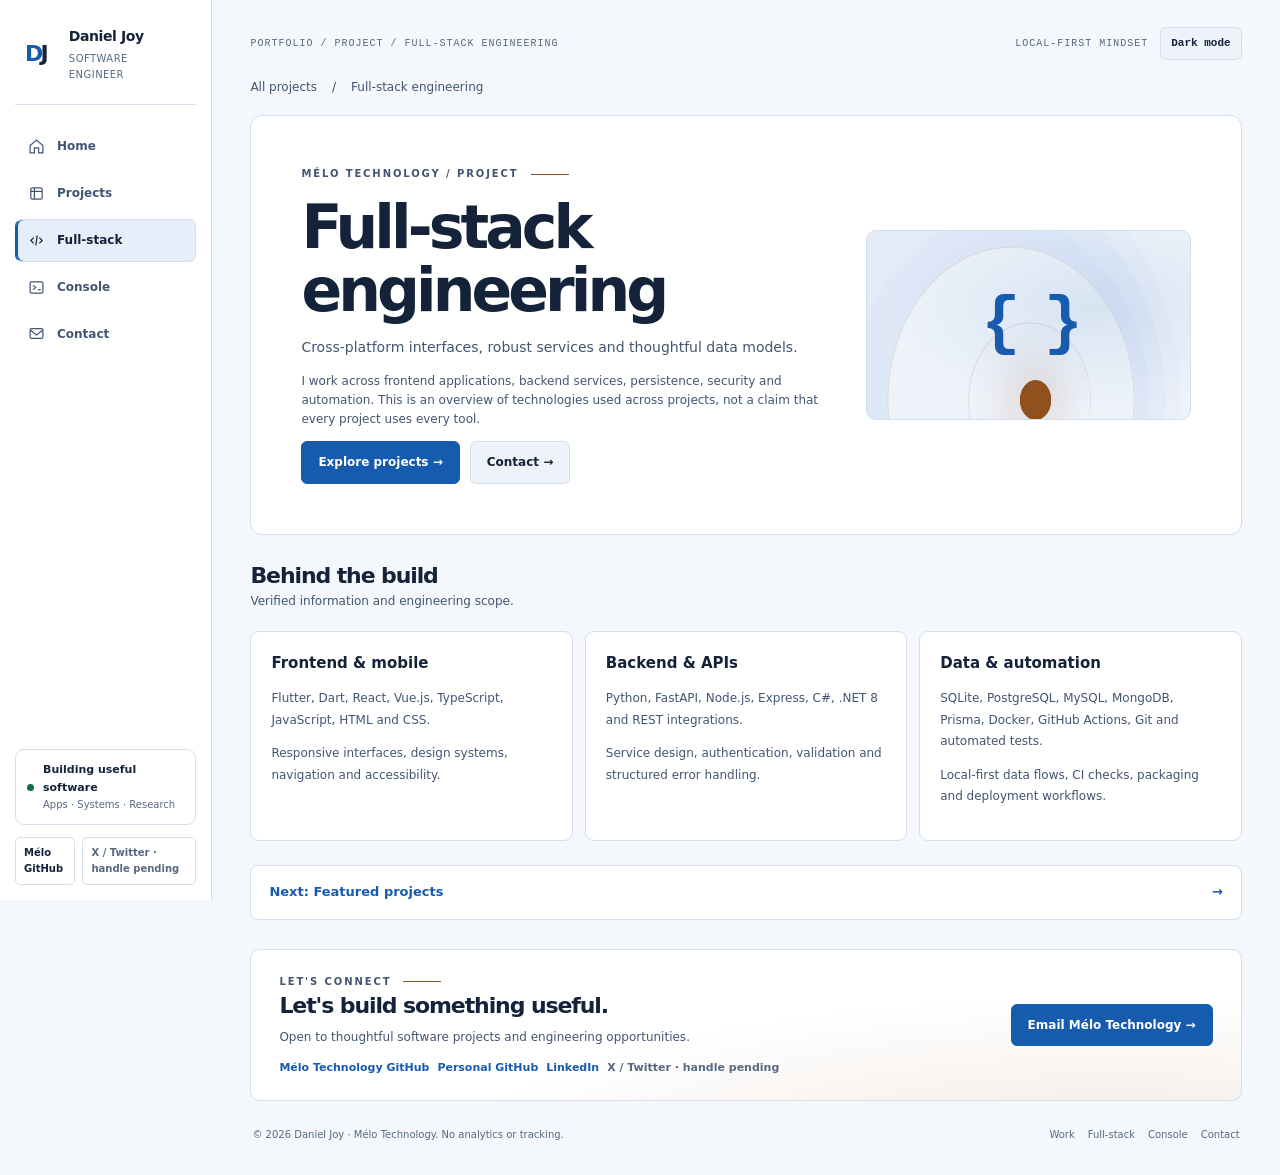
==== fullstack.html @ 6c00a246 "feat: launch product portfolio interface" ====
<!DOCTYPE html>
<html lang="en" data-theme="dark" data-accent="blue">
<head>
  <meta charset="utf-8">
  <meta name="viewport" content="width=device-width, initial-scale=1">
  <meta name="color-scheme" content="dark light">
  <meta name="theme-color" content="#080e19">
  <meta name="description" content="I work across frontend applications, backend services, persistence, security and automation. This is an overview of technologies used across projects, not a claim that every project uses every tool.">
  <meta property="og:type" content="website">
  <meta property="og:title" content="Daniel Joy | Full-stack engineering — Mélo Technology">
  <meta property="og:description" content="I work across frontend applications, backend services, persistence, security and automation. This is an overview of technologies used across projects, not a claim that every project uses every tool.">
  <meta property="og:url" content="https://danieljucke.github.io/Portfolio/fullstack.html">
  <link rel="canonical" href="https://danieljucke.github.io/Portfolio/fullstack.html">
  <title>Daniel Joy | Full-stack engineering — Mélo Technology</title>
  <link rel="icon" type="image/svg+xml" href="assets/favicon.svg">
  <link rel="stylesheet" href="assets/css/site.css">
  <script defer src="assets/js/site.js"></script>
</head>
<body>
<a class="skip-link" href="#content">Skip to content</a><div class="shell"><aside class="sidebar" aria-label="Site navigation">
    <a class="brand" href="index.html#top" aria-label="Daniel Joy — portfolio home"><span class="brand-symbol">D<b>J</b></span><span><span class="brand-name">Daniel Joy</span><span class="brand-sub">SOFTWARE ENGINEER</span></span></a>
    <nav class="side-nav" aria-label="Main navigation">
      <a class="side-link" href="index.html#top"><svg viewBox="0 0 24 24" aria-hidden="true"><path d="M3 10.5 12 3l9 7.5V21h-6v-7H9v7H3z"/></svg><span>Home</span></a>
      <a class="side-link" href="index.html#work"><svg viewBox="0 0 24 24" aria-hidden="true"><rect x="4" y="4" width="16" height="16" rx="2"/><path d="M4 9h16M9 4v16"/></svg><span>Projects</span></a>
      <a class="side-link active" href="fullstack.html" aria-current="page"><svg viewBox="0 0 24 24" aria-hidden="true"><path d="m8 8-4 4 4 4m8-8 4 4-4 4M13 5l-2 14"/></svg><span>Full-stack</span></a>
      <a class="side-link" href="index.html#console"><svg viewBox="0 0 24 24" aria-hidden="true"><rect x="3" y="4" width="18" height="16" rx="2"/><path d="m7 9 4 3-4 3m7 0h4"/></svg><span>Console</span></a>
      <a class="side-link" href="index.html#contact"><svg viewBox="0 0 24 24" aria-hidden="true"><rect x="3" y="5" width="18" height="14" rx="2"/><path d="m3 7 9 7 9-7"/></svg><span>Contact</span></a>
    </nav>
    <div class="sidebar-foot"><div class="building"><span class="dot" aria-hidden="true"></span><span><strong>Building useful software</strong><small>Apps · Systems · Research</small></span></div>
    <div class="side-social"><a href="https://github.com/Melo-Technology" data-brand-social="github">Mélo GitHub</a><span data-brand-social="twitter">X / Twitter · handle pending</span></div></div>
  </aside><main id="content" class="main"><div class="topline"><span>PORTFOLIO / PROJECT / FULL-STACK ENGINEERING</span><div class="right"><span>LOCAL-FIRST MINDSET</span><button class="theme-button" type="button" data-theme-toggle>Light mode</button></div></div><nav class="page-topnav" aria-label="Breadcrumb"><a href="index.html#work">All projects</a><span>/</span><span>Full-stack engineering</span></nav><section class="detail-hero"><div><span class="eyebrow">MÉLO TECHNOLOGY / PROJECT</span><h1>Full-stack engineering</h1><p class="lead">Cross-platform interfaces, robust services and thoughtful data models.</p><p style="font-size:12px;color:var(--muted);max-width:600px">I work across frontend applications, backend services, persistence, security and automation. This is an overview of technologies used across projects, not a claim that every project uses every tool.</p><div class="actions"><a class="btn primary" href="index.html#work">Explore projects →</a><a class="btn" href="mailto:melotechnology@proton.me">Contact →</a></div></div><div class="side-art" aria-hidden="true"><div class="signal-rings"></div><span class="art-glyph">{ }</span></div></section><section aria-label="Project details"><div class="section-line"><div><h2>Behind the build</h2><p>Verified information and engineering scope.</p></div></div><div class="detail-list"><div class="detail-panel"><h2>Frontend &amp; mobile</h2><p>Flutter, Dart, React, Vue.js, TypeScript, JavaScript, HTML and CSS.</p><p>Responsive interfaces, design systems, navigation and accessibility.</p></div><div class="detail-panel"><h2>Backend &amp; APIs</h2><p>Python, FastAPI, Node.js, Express, C#, .NET 8 and REST integrations.</p><p>Service design, authentication, validation and structured error handling.</p></div><div class="detail-panel"><h2>Data &amp; automation</h2><p>SQLite, PostgreSQL, MySQL, MongoDB, Prisma, Docker, GitHub Actions, Git and automated tests.</p><p>Local-first data flows, CI checks, packaging and deployment workflows.</p></div></div></section><a class="detail-next" href="index.html#work"><span>Next: Featured projects</span><span aria-hidden="true">→</span></a><section class="contact-banner" id="contact" aria-labelledby="contact-heading"><div><span class="eyebrow">LET'S CONNECT</span><h2 id="contact-heading">Let's build something useful.</h2><p>Open to thoughtful software projects and engineering opportunities.</p>
<div class="contact-socials"><a href="https://github.com/Melo-Technology" data-brand-social="github">Mélo Technology GitHub</a><a href="https://github.com/Danieljucke" target="_blank" rel="noopener noreferrer">Personal GitHub</a><a href="https://www.linkedin.com/in/joy-daniel-9428b9348" target="_blank" rel="noopener noreferrer">LinkedIn</a><span data-brand-social="twitter">X / Twitter · handle pending</span></div></div>
<a class="btn primary" href="mailto:melotechnology@proton.me">Email Mélo Technology →</a></section><footer><span>© <span data-year>2026</span> Daniel Joy · Mélo Technology. No analytics or tracking.</span><nav aria-label="Footer"><a href="index.html#work">Work</a><a href="fullstack.html">Full-stack</a><a href="index.html#console">Console</a><a href="index.html#contact">Contact</a></nav></footer></main></div>
</body>
</html>
---- assets/css/site.css ----
/* Portfolio design system — typography, restrained surfaces, blue/copper signal accents. */
:root{
  font-family:Inter,ui-sans-serif,system-ui,-apple-system,"Segoe UI",Arial,sans-serif;
  font-synthesis:none;
  --bg:#080e19;--sidebar:#0a111f;--surface:#101928;--surface-alt:#131e31;--surface-hi:#1b2940;
  --text:#eef3fc;--muted:#a6b3c7;--subtle:#7e90aa;--border:#2b3c54;
  --blue:#5aa6ff;--copper:#ebb17f;--mint:#7de0b7;--button:#276fce;--button-text:#ffffff;
  --line-glow:rgba(90,166,255,.14);--ring:rgba(235,177,127,.22);
  --radius:12px;--radius-sm:7px;--sidebar-w:212px;
  color-scheme:dark;
}
:root[data-theme=light]{
  --bg:#f4f7fb;--sidebar:#fff;--surface:#fff;--surface-alt:#eef3fa;--surface-hi:#e5eef9;
  --text:#142339;--muted:#425572;--subtle:#566981;--border:#d4deed;
  --blue:#175baf;--copper:#91511e;--mint:#176a51;--button:#175baf;--button-text:#fff;
  --line-glow:rgba(23,91,175,.1);--ring:rgba(145,81,30,.13);color-scheme:light;
}
:root[data-accent=copper]{--blue:#e5a56a;--button:#aa6a34;--line-glow:rgba(229,165,106,.13)}
:root[data-accent=teal]{--blue:#5bd8c2;--button:#147e78;--line-glow:rgba(91,216,194,.13)}
:root[data-theme=light][data-accent=copper]{--blue:#93501d;--button:#8c4815}
:root[data-theme=light][data-accent=teal]{--blue:#11746e;--button:#116e6b}
*{box-sizing:border-box}
html{scroll-behavior:smooth;scroll-padding-top:24px}
body{margin:0;background:var(--bg);color:var(--text);font-size:14px;line-height:1.58;-webkit-font-smoothing:antialiased}
a{color:inherit;text-decoration:none}
a:hover{color:var(--blue)}
button,input{font:inherit}button{cursor:pointer}
:focus-visible{outline:2px solid var(--blue);outline-offset:4px}
::selection{background:var(--blue);color:var(--bg)}
.skip-link{position:absolute;left:16px;top:-90px;z-index:1000;background:var(--button);color:var(--button-text);padding:12px;border-radius:8px}
.skip-link:focus{top:14px}
.shell{display:grid;grid-template-columns:var(--sidebar-w) minmax(0,1fr);min-height:100vh}
.sidebar{position:sticky;top:0;height:100vh;display:flex;flex-direction:column;gap:20px;padding:25px 15px 15px;background:var(--sidebar);border-right:1px solid var(--border);z-index:30}
.brand{display:flex;align-items:center;gap:12px;padding:0 10px 21px;border-bottom:1px solid var(--border)}
.brand-symbol{font-size:22px;font-weight:900;line-height:1;letter-spacing:-.13em;font-style:italic;color:var(--blue);width:32px;display:inline-block}
.brand-symbol b{color:var(--text)}
.brand-name{font-weight:750;font-size:14px;line-height:1.2;letter-spacing:-.03em}.brand-sub{font-size:10px;color:var(--subtle);display:block;margin-top:4px;letter-spacing:.045em}
.side-label{font-size:9px;color:var(--subtle);font-weight:800;letter-spacing:.17em;padding:0 12px;margin-bottom:6px}
.side-nav{display:grid;gap:4px}
.side-link{display:flex;align-items:center;gap:12px;padding:11px 12px;color:var(--muted);border:1px solid transparent;border-radius:7px;font-size:12px;font-weight:600;transition:background .15s,color .15s}
.side-link svg{width:17px;height:17px;stroke:currentColor;fill:none;stroke-width:1.7;flex-shrink:0}
.side-link:hover,.side-link[aria-current=page]{background:var(--surface-hi);color:var(--text);border-color:var(--border)}
.side-link.active{border-left-color:var(--blue);box-shadow:inset 2px 0 0 var(--blue)}
.sidebar-foot{margin-top:auto}.building{display:flex;align-items:center;gap:9px;border:1px solid var(--border);border-radius:9px;background:var(--surface);padding:11px;font-size:11px}.dot{width:7px;height:7px;border-radius:50%;background:var(--mint);flex-shrink:0}.building strong{display:block;font-size:11px}.building small{font-size:10px;color:var(--subtle)}
.side-social{display:flex;gap:7px;margin-top:12px}.side-social a,.side-social span{padding:7px 8px;border:1px solid var(--border);border-radius:5px;font-size:10px;font-weight:700}.side-social span{color:var(--subtle)}
.main{min-width:0;width:100%;margin:0 auto;max-width:1520px;padding:27px clamp(18px,3vw,48px) 20px}
.topline{display:flex;align-items:center;justify-content:space-between;gap:14px;margin-bottom:18px;font-family:ui-monospace,SFMono-Regular,Consolas,monospace;font-size:10px;letter-spacing:.1em;color:var(--subtle)}
.topline .right{display:flex;align-items:center;gap:12px;flex-wrap:wrap}
.theme-button,.small-button,.ghost-button{background:var(--surface-alt);color:var(--text);border:1px solid var(--border);border-radius:6px;padding:7px 10px;font-size:11px;font-weight:650}
.theme-button:hover,.small-button:hover,.ghost-button:hover{border-color:var(--blue)}
.section-line{display:flex;justify-content:space-between;align-items:flex-end;gap:12px;margin:28px 0 13px}
.section-line h2{margin:0;font-size:22px;line-height:1.2;letter-spacing:-.05em}.section-line p{margin:3px 0 0;font-size:12px;color:var(--muted)}
.section-anchor{font-size:11px;font-weight:700;color:var(--blue)}
.eyebrow{display:flex;align-items:center;gap:12px;text-transform:uppercase;letter-spacing:.19em;font-size:10px;font-weight:800;color:var(--muted)}
.eyebrow:after{content:"";width:38px;height:1px;background:var(--copper)}
.hero{min-height:390px;position:relative;display:grid;grid-template-columns:minmax(0,1fr) minmax(300px,1fr);align-items:center;isolation:isolate;border:1px solid var(--border);border-radius:var(--radius);background:radial-gradient(ellipse at 78% 52%,var(--line-glow),transparent 52%),var(--surface);overflow:hidden}
.hero-copy{position:relative;z-index:2;padding:clamp(28px,3.5vw,57px) 0 clamp(28px,3.5vw,57px) clamp(26px,4vw,61px)}
.hero h1{font-size:clamp(28px,3.5vw,53px);line-height:1.1;letter-spacing:-.068em;margin:19px 0 16px;max-width:640px;font-weight:800}
.hero h1 .accent{color:var(--blue)}.hero h1 .warm{color:var(--copper)}
.hero p{max-width:490px;color:var(--muted);font-size:13px;margin:0 0 24px;line-height:1.72}
.actions{display:flex;flex-wrap:wrap;gap:10px;align-items:center}
.btn{display:inline-flex;gap:9px;align-items:center;justify-content:center;padding:11px 16px;border:1px solid var(--border);background:var(--surface-alt);color:var(--text);border-radius:6px;font-size:12px;font-weight:750;min-height:41px}
.btn:hover{color:var(--text);border-color:var(--blue)}.btn.primary{color:var(--button-text);background:var(--button);border-color:var(--button)}
.btn.primary:hover{filter:brightness(1.12)}
.btn svg,.mini-link svg{width:15px;height:15px;fill:none;stroke:currentColor;stroke-width:1.8}
.signal-scene{position:relative;height:100%;min-height:370px;overflow:hidden;isolation:isolate}
.signal-scene:before{content:"";position:absolute;inset:0;background:linear-gradient(90deg,var(--surface),transparent 24%);z-index:1;pointer-events:none}
.signal-scene canvas{position:absolute;inset:0;width:100%;height:100%;pointer-events:none}
.signal-rings{position:absolute;width:300px;height:300px;right:1%;top:10%;border:1px solid var(--ring);border-radius:50%;box-shadow:0 0 0 28px rgba(85,132,210,.04),0 0 0 61px rgba(85,132,210,.04),0 0 0 95px rgba(85,132,210,.025);transform:perspective(450px) rotateY(38deg);pointer-events:none}
.signal-rings:before{content:"";position:absolute;inset:72px;border:1px solid var(--ring);border-radius:50%}
.signal-rings:after{content:"";position:absolute;inset:129px;background:var(--copper);border-radius:50%;box-shadow:0 0 45px 22px var(--ring)}
.signal-label{position:absolute;z-index:3;display:flex;align-items:center;gap:9px;min-width:125px;border:1px solid var(--border);background:color-mix(in srgb,var(--surface) 94%,transparent);padding:9px 11px;border-radius:7px;font-size:10px;color:var(--text)}
.signal-label strong{display:block;font-size:10px;line-height:1.2}.signal-label small{color:var(--subtle);font-size:9px;display:block;margin-top:2px}
.signal-label .label-symbol{color:var(--blue);font-size:16px;line-height:1}.signal-label[data-label=apps]{top:12%;left:31%}.signal-label[data-label=systems]{top:34%;left:13%}.signal-label[data-label=research]{bottom:21%;right:6%}.signal-label[data-label=tools]{bottom:14%;left:21%}
.signal-trigger{position:absolute;z-index:4;right:16px;bottom:14px;padding:7px 9px;background:var(--surface);border:1px solid var(--border);color:var(--muted);font-size:10px;border-radius:6px}
.projects{display:grid;grid-template-columns:repeat(2,minmax(0,1fr));gap:12px}
.project{position:relative;display:grid;grid-template-columns:1fr 170px;min-height:196px;overflow:hidden;border:1px solid var(--border);border-radius:var(--radius-sm);background:var(--surface);transition:border-color .2s,transform .2s}
.project:hover{border-color:var(--blue);transform:translateY(-2px)}
.project-copy{padding:19px 8px 17px 18px;z-index:1;position:relative;min-width:0}
.project-head{display:flex;align-items:center;gap:10px}.project-icon{width:32px;height:32px;display:grid;place-items:center;border-radius:8px;background:var(--surface-hi);color:var(--blue);font-size:19px;font-weight:850}.project[data-tint=copper] .project-icon{color:var(--copper)}.project[data-tint=mint] .project-icon{color:var(--mint)}
.project h3{margin:0;font-size:16px;letter-spacing:-.035em}.project p{max-width:340px;font-size:11px;line-height:1.65;color:var(--muted);margin:11px 0 12px}
.project-label{display:inline-flex;border:1px solid var(--border);padding:2px 6px;border-radius:4px;color:var(--muted);font-size:9px;margin-top:3px}
.tags{display:flex;flex-wrap:wrap;gap:5px;margin-top:9px}.tags span{font-size:9px;background:var(--surface-hi);color:var(--muted);border:1px solid var(--border);border-radius:4px;padding:3px 6px}
.project-links{display:flex;flex-wrap:wrap;gap:13px;margin-top:11px}.mini-link{color:var(--blue);font-size:10px;font-weight:700}.mini-link:hover{text-decoration:underline}
.project-visual{align-self:stretch;position:relative;overflow:hidden;min-width:0;opacity:.94}
.project-visual:before{content:"";position:absolute;inset:12% -34% -15% -8%;transform:rotate(-9deg);border:1px solid var(--border);border-radius:11px;background:var(--surface-alt)}
.mock-window{position:absolute;left:14px;right:-20px;top:30px;bottom:-28px;border:1px solid var(--border);border-radius:9px;background:var(--surface-alt);transform:rotate(-9deg);padding:12px;color:var(--muted);font-family:ui-monospace,Consolas,monospace;font-size:9px;box-shadow:none}
.mock-head{display:flex;gap:4px;margin-bottom:13px}.mock-head i{display:inline-block;width:5px;height:5px;border-radius:50%;background:var(--subtle)}
.mock-title{font-size:10px;font-weight:800;color:var(--text);margin-bottom:9px}.mock-row{height:6px;border-radius:3px;background:var(--surface-hi);margin:9px 0;width:85%}.mock-row.short{width:50%}.mock-progress{height:6px;background:var(--surface-hi);border-radius:3px;overflow:hidden;margin-top:11px}.mock-progress i{display:block;width:74%;background:var(--blue);height:100%}
.wave-bars{display:flex;align-items:end;gap:3px;height:55px;padding-top:9px}.wave-bars i{width:7px;height:40%;background:var(--copper);border-radius:3px}.wave-bars i:nth-child(2n){height:73%}.wave-bars i:nth-child(3n){height:92%}.wave-bars i:nth-child(5n){height:32%}
.map-lines{height:100px;position:relative;background:linear-gradient(25deg,transparent 46%,var(--border) 47%,var(--border) 49%,transparent 50%),linear-gradient(130deg,transparent 48%,var(--border) 49%,transparent 50%);background-size:53px 56px}.map-lines:after{content:"";position:absolute;left:45%;top:35%;width:14px;height:14px;border:3px solid var(--blue);border-radius:50%;box-shadow:0 0 0 8px var(--line-glow)}
.ecg-graph{height:69px;width:100%;margin-top:10px;display:block}.ecg-graph polyline{fill:none;stroke:var(--mint);stroke-width:2}
.story-lines{font-family:Georgia,serif;font-style:italic;font-size:13px;line-height:1.8;color:var(--copper)}
.file-tree{font-family:ui-monospace,monospace;font-size:9px;line-height:2.2;color:var(--blue)}
.project.coming{border-style:dashed}.project.coming .project-visual{opacity:.48}
.principles{display:grid;grid-template-columns:repeat(4,minmax(0,1fr));gap:10px}
.principle{padding:17px 14px;border:1px solid var(--border);border-radius:var(--radius-sm);background:var(--surface);min-width:0}.principle .mark{display:block;color:var(--blue);font-size:20px;margin-bottom:13px}.principle h3{margin:0 0 5px;font-size:12px}.principle p{margin:0;color:var(--muted);font-size:10px;line-height:1.6}
.stack-groups{display:grid;grid-template-columns:repeat(4,minmax(0,1fr));gap:11px}.stack-card{border:1px solid var(--border);background:var(--surface);border-radius:8px;padding:18px}.stack-card h3{margin:0 0 11px;font-size:12px;color:var(--copper)}.stack-card p{margin:0;font-size:11px;color:var(--muted);line-height:1.8}
.terminal-section{margin-top:29px;border:1px solid var(--border);background:var(--surface);border-radius:var(--radius);overflow:hidden}
.terminal-top{display:flex;align-items:center;justify-content:space-between;gap:12px;background:var(--surface-alt);border-bottom:1px solid var(--border);padding:10px 15px}
.terminal-top strong{font-family:ui-monospace,Consolas,monospace;font-size:11px}.terminal-top small{font-size:10px;color:var(--subtle)}
.lights{display:flex;gap:5px}.lights i{width:7px;height:7px;border-radius:50%;background:var(--border)}.lights i:first-child{background:var(--copper)}.lights i:last-child{background:var(--mint)}
.terminal-inner{padding:16px 18px 18px;font-family:ui-monospace,SFMono-Regular,Consolas,"Liberation Mono",monospace;font-size:12px}
.terminal-output{height:220px;overflow-y:auto;overscroll-behavior:contain;scrollbar-color:var(--border) transparent;scrollbar-width:thin;white-space:pre-wrap;overflow-wrap:anywhere}
.terminal-output p{margin:0 0 5px;color:var(--muted)}.terminal-output p.prompt{color:var(--text)}.terminal-output p.ok{color:var(--mint)}.terminal-output p.error{color:var(--copper)}.terminal-output a{color:var(--blue);text-decoration:underline}
.terminal-form{display:flex;gap:8px;align-items:baseline;padding-top:9px;border-top:1px solid var(--border)}.terminal-prefix{color:var(--mint);white-space:nowrap;font-size:11px}.terminal-form input{flex:1;min-width:0;color:var(--text);outline:0;background:none;border:0;caret-color:var(--blue);font-family:inherit;font-size:12px;padding:4px}.terminal-form input:focus{outline:none}
.quick-commands{display:flex;flex-wrap:wrap;gap:7px;margin:13px 0}.quick-commands button{color:var(--muted);background:var(--surface-alt);border:1px solid var(--border);border-radius:5px;padding:5px 8px;font:600 10px ui-monospace,monospace}.quick-commands button:hover{border-color:var(--blue);color:var(--text)}
.contact-banner{position:relative;overflow:hidden;margin:29px 0 19px;border:1px solid var(--border);border-radius:10px;padding:24px 28px;display:flex;align-items:center;justify-content:space-between;gap:18px;background:radial-gradient(ellipse at 87% 140%,var(--ring),transparent 55%),var(--surface)}
.contact-banner h2{font-size:22px;margin:0;letter-spacing:-.05em}.contact-banner p{margin:4px 0 0;color:var(--muted);font-size:12px}.contact-socials{display:flex;gap:8px;flex-wrap:wrap;margin-top:12px}.contact-socials a,.contact-socials span{font-size:11px;color:var(--blue);font-weight:650}.contact-socials span{color:var(--subtle)}
footer{display:flex;justify-content:space-between;flex-wrap:wrap;gap:10px;padding:7px 2px 12px;color:var(--subtle);font-size:10px}footer nav{display:flex;gap:13px}
.detail-hero{display:grid;grid-template-columns:1.25fr .75fr;gap:23px;align-items:center;border:1px solid var(--border);background:var(--surface);border-radius:12px;padding:clamp(25px,4vw,50px);min-height:330px}
.detail-hero h1{font-size:clamp(34px,5vw,60px);letter-spacing:-.065em;line-height:1.05;margin:14px 0}.detail-hero .lead{font-size:14px;color:var(--muted);max-width:610px}
.detail-summary{font-size:12px;color:var(--muted);max-width:600px}
.visually-hidden{position:absolute!important;width:1px!important;height:1px!important;padding:0!important;margin:-1px!important;overflow:hidden!important;clip:rect(0,0,0,0)!important;white-space:nowrap!important;border:0!important}
.detail-hero .side-art{position:relative;min-height:190px;border:1px solid var(--border);border-radius:10px;background:radial-gradient(ellipse at 70% 40%,var(--line-glow),transparent 65%),var(--surface-alt);display:grid;place-items:center;overflow:hidden}
.detail-hero .side-art .art-glyph{font-size:65px;color:var(--blue);font-weight:800;letter-spacing:-.12em;font-family:ui-monospace,monospace}
.detail-list{display:grid;grid-template-columns:repeat(3,minmax(0,1fr));gap:12px;margin-top:20px}.detail-panel{border:1px solid var(--border);background:var(--surface);padding:20px;border-radius:9px}.detail-panel h2{font-size:15px;margin:0 0 9px}.detail-panel p,.detail-panel li{font-size:12px;color:var(--muted);line-height:1.8}.detail-panel ul{margin:0;padding-left:19px}
.detail-next{margin-top:24px;padding:16px 18px;border:1px solid var(--border);background:var(--surface);border-radius:8px;display:flex;justify-content:space-between;align-items:center;color:var(--blue);font-size:13px;font-weight:800}
.page-topnav{display:flex;gap:15px;margin-bottom:18px;font-size:12px;color:var(--muted)}
@media(max-width:1180px){.hero{grid-template-columns:1.2fr .8fr}.project{grid-template-columns:1fr 120px}.principles,.stack-groups{grid-template-columns:repeat(2,minmax(0,1fr))}.signal-label{display:none}}
@media(max-width:850px){.shell{grid-template-columns:1fr}.sidebar{position:relative;height:auto;display:flex;flex-direction:row;align-items:center;justify-content:space-between;flex-wrap:wrap;gap:10px;padding:11px 17px}.brand{padding:0;border:0}.side-label,.sidebar-foot{display:none}.side-nav{display:flex;gap:2px;flex-wrap:wrap}.side-link{padding:7px 9px}.side-link svg{width:14px;height:14px}.main{padding:20px 16px}.hero{grid-template-columns:1fr}.hero-copy{padding:30px}.signal-scene{min-height:220px}.signal-rings{right:18%;top:-10%}.signal-scene:before{background:linear-gradient(180deg,var(--surface),transparent 35%)}.detail-hero{grid-template-columns:1fr}.detail-hero .side-art{min-height:150px}}
@media(max-width:600px){.side-link{font-size:10px;padding:7px}.side-link svg{display:none}.topline{align-items:flex-start}.topline .right{justify-content:flex-end}.hero h1{font-size:clamp(30px,9vw,43px)}.hero-copy{padding:26px 23px}.signal-scene{min-height:175px}.signal-rings{width:210px;height:210px}.signal-rings:before{inset:48px}.signal-rings:after{inset:93px}.projects{grid-template-columns:1fr}.project{grid-template-columns:1fr 130px}.principles{grid-template-columns:repeat(2,minmax(0,1fr))}.stack-groups,.detail-list{grid-template-columns:1fr}.contact-banner{flex-direction:column;align-items:flex-start;padding:20px}.terminal-inner{padding:13px}.terminal-output{height:190px}.terminal-prefix{font-size:10px}}
@media(max-width:365px){.side-link{padding:7px 5px}.project{grid-template-columns:1fr 100px}.project-copy{padding:14px 4px 14px 13px}.project h3{font-size:14px}.project p{font-size:10px}.project-visual{opacity:.66}.topline{flex-wrap:wrap}}
@media(prefers-reduced-motion:reduce){html{scroll-behavior:auto}*,*:before,*:after{animation:none!important;transition:none!important}}
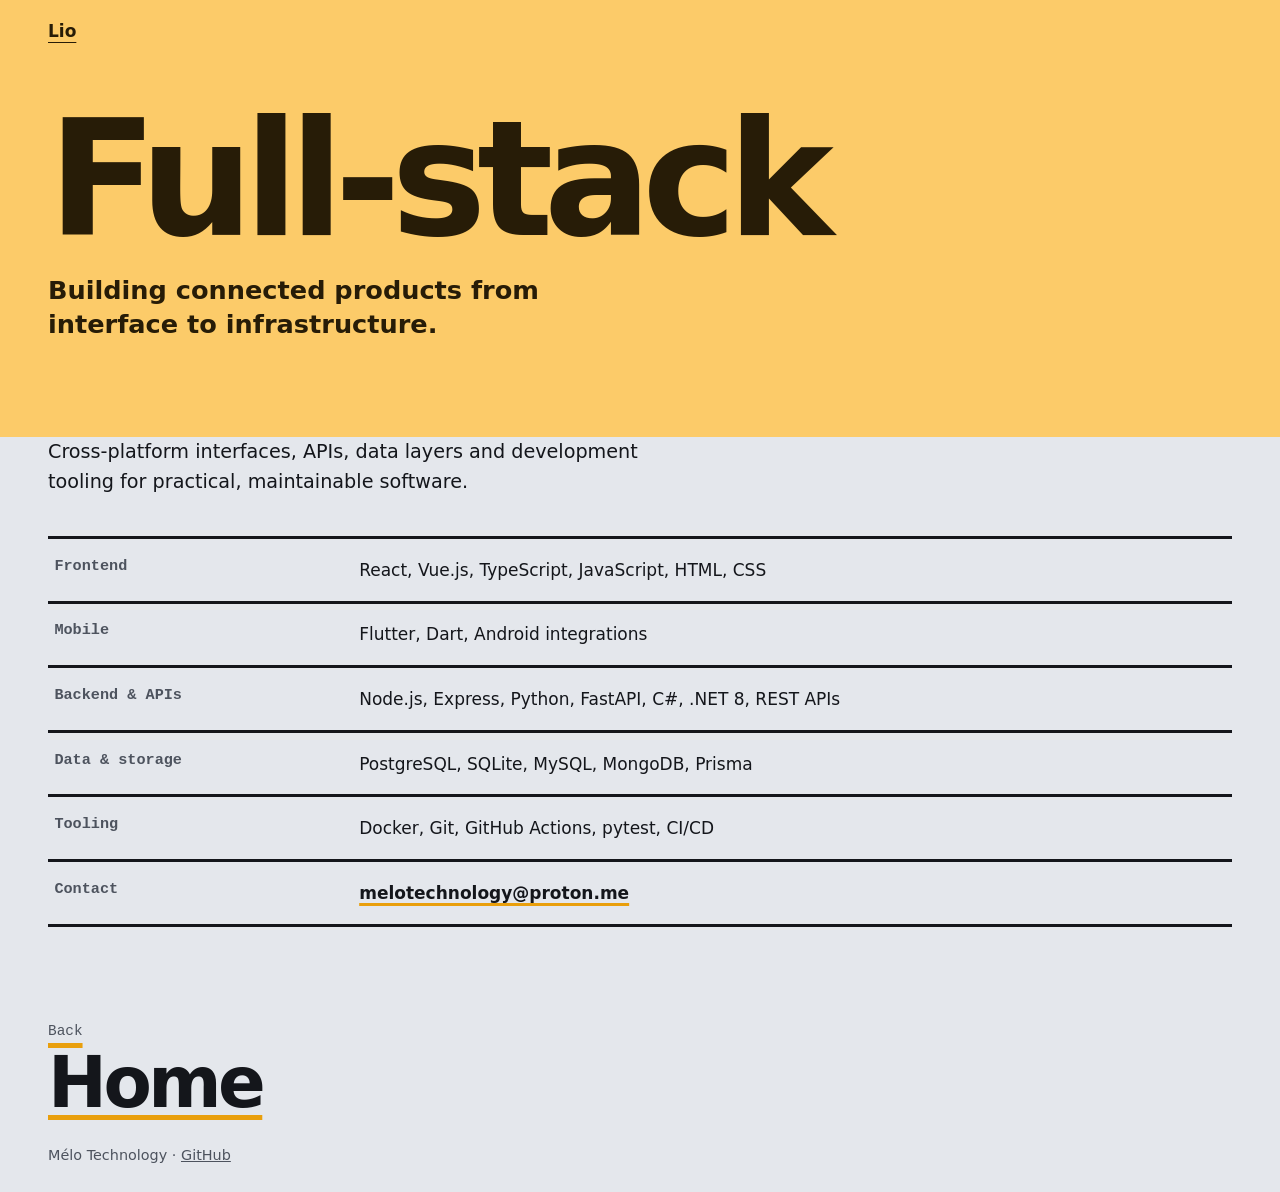
==== commit e5992ffe: "feat: restore corrected Claude portfolio" ====
--- a/fullstack.html
+++ b/fullstack.html
@@ -1,35 +1,59 @@
 <!DOCTYPE html>
-<html lang="en" data-theme="dark" data-accent="blue">
+<html lang="en">
 <head>
-  <meta charset="utf-8">
-  <meta name="viewport" content="width=device-width, initial-scale=1">
-  <meta name="color-scheme" content="dark light">
-  <meta name="theme-color" content="#080e19">
-  <meta name="description" content="I work across frontend applications, backend services, persistence, security and automation. This is an overview of technologies used across projects, not a claim that every project uses every tool.">
-  <meta property="og:type" content="website">
-  <meta property="og:title" content="Daniel Joy | Full-stack engineering — Mélo Technology">
-  <meta property="og:description" content="I work across frontend applications, backend services, persistence, security and automation. This is an overview of technologies used across projects, not a claim that every project uses every tool.">
-  <meta property="og:url" content="https://danieljucke.github.io/Portfolio/fullstack.html">
-  <link rel="canonical" href="https://danieljucke.github.io/Portfolio/fullstack.html">
-  <title>Daniel Joy | Full-stack engineering — Mélo Technology</title>
-  <link rel="icon" type="image/svg+xml" href="assets/favicon.svg">
-  <link rel="stylesheet" href="assets/css/site.css">
-  <script defer src="assets/js/site.js"></script>
+<meta charset="utf-8">
+<meta name="viewport" content="width=device-width, initial-scale=1">
+<title>Full-stack Engineering | Lio — Mélo Technology</title>
+<meta name="description" content="Cross-platform interfaces, APIs, data layers and development tooling for practical, maintainable software.">
+<link rel="icon" href="data:image/svg+xml,%3Csvg xmlns='http://www.w3.org/2000/svg' viewBox='0 0 32 32'%3E%3Crect width='32' height='32' rx='7' fill='%232a3df5'/%3E%3Ccircle cx='9' cy='16' r='3' fill='white'/%3E%3Ccircle cx='23' cy='16' r='3' fill='white'/%3E%3C/svg%3E">
+<style>
+:root{--h:232;--sh:#e4e7ec;--ink:#14161b;--mut:#4d535e;--sig:hsl(var(--h) 90% 48%);--fld:hsl(var(--h) 96% 70%);--on:hsl(var(--h) 70% 9%);color-scheme:light}
+:root[data-theme=dark]{--sh:#15181f;--ink:#e7eaf0;--mut:#9aa2b1;--sig:hsl(var(--h) 100% 72%);color-scheme:dark}
+@media (prefers-color-scheme:dark){:root:not([data-theme=light]){--sh:#15181f;--ink:#e7eaf0;--mut:#9aa2b1;--sig:hsl(var(--h) 100% 72%);color-scheme:dark}}
+*{box-sizing:border-box;margin:0}
+body{background:var(--sh);color:var(--ink);font:1.0625rem/1.55 system-ui,-apple-system,"Segoe UI",Roboto,sans-serif}
+a{color:inherit}
+:focus-visible{outline:3px solid var(--sig);outline-offset:3px}
+.wrap{max-width:1280px;margin:auto;padding:0 clamp(1rem,4vw,3rem)}
+header{background:var(--fld);color:var(--on);padding:1.1rem 0 clamp(3rem,8vw,6rem)}
+header :focus-visible{outline-color:var(--on)}
+header>.wrap>a{font-weight:600;text-underline-offset:5px}
+h1{font-size:clamp(3.2rem,13vw,10rem);font-weight:900;letter-spacing:-.06em;line-height:.9;margin:clamp(2rem,6vw,4rem) 0 1.4rem;width:fit-content}
+.lead{max-width:30ch;font-size:clamp(1.15rem,2.4vw,1.6rem);line-height:1.3;font-weight:600}
+main{padding:clamp(3rem,8vw,6rem) 0}
+p.i{max-width:52ch;font-size:1.2rem;margin-bottom:2.5rem}
+dl{border-top:3px solid var(--ink)}
+dl div{display:grid;grid-template-columns:minmax(8rem,1fr) 3fr;gap:1rem;padding:1.1rem .4rem;border-bottom:3px solid var(--ink)}
+dt{font:600 .95rem ui-monospace,Menlo,Consolas,monospace;color:var(--mut)}
+dd a{text-decoration-color:var(--sig);text-decoration-thickness:3px;text-underline-offset:4px;font-weight:700}
+.next{display:block;margin-top:clamp(3rem,8vw,6rem);font-size:clamp(1.8rem,6vw,4.4rem);font-weight:900;letter-spacing:-.05em;line-height:1;text-decoration:underline;text-decoration-thickness:.07em;text-underline-offset:.12em;text-decoration-color:var(--sig)}
+.next:hover{background:var(--ink);color:var(--sh);text-decoration:none}
+.next small{display:block;font:500 .9rem ui-monospace,Menlo,Consolas,monospace;letter-spacing:0;margin-bottom:.6rem;color:var(--mut)}
+footer{padding:1.6rem 0;font-size:.9rem;color:var(--mut)}
+@media (max-width:640px){dl div{grid-template-columns:1fr;gap:.2rem}}
+#wp{position:fixed;inset:0;z-index:100;background:var(--fld);border-right:6px solid var(--on);transform:translateX(-101%);pointer-events:none;will-change:transform}
+</style>
 </head>
 <body>
-<a class="skip-link" href="#content">Skip to content</a><div class="shell"><aside class="sidebar" aria-label="Site navigation">
-    <a class="brand" href="index.html#top" aria-label="Daniel Joy — portfolio home"><span class="brand-symbol">D<b>J</b></span><span><span class="brand-name">Daniel Joy</span><span class="brand-sub">SOFTWARE ENGINEER</span></span></a>
-    <nav class="side-nav" aria-label="Main navigation">
-      <a class="side-link" href="index.html#top"><svg viewBox="0 0 24 24" aria-hidden="true"><path d="M3 10.5 12 3l9 7.5V21h-6v-7H9v7H3z"/></svg><span>Home</span></a>
-      <a class="side-link" href="index.html#work"><svg viewBox="0 0 24 24" aria-hidden="true"><rect x="4" y="4" width="16" height="16" rx="2"/><path d="M4 9h16M9 4v16"/></svg><span>Projects</span></a>
-      <a class="side-link active" href="fullstack.html" aria-current="page"><svg viewBox="0 0 24 24" aria-hidden="true"><path d="m8 8-4 4 4 4m8-8 4 4-4 4M13 5l-2 14"/></svg><span>Full-stack</span></a>
-      <a class="side-link" href="index.html#console"><svg viewBox="0 0 24 24" aria-hidden="true"><rect x="3" y="4" width="18" height="16" rx="2"/><path d="m7 9 4 3-4 3m7 0h4"/></svg><span>Console</span></a>
-      <a class="side-link" href="index.html#contact"><svg viewBox="0 0 24 24" aria-hidden="true"><rect x="3" y="5" width="18" height="14" rx="2"/><path d="m3 7 9 7 9-7"/></svg><span>Contact</span></a>
-    </nav>
-    <div class="sidebar-foot"><div class="building"><span class="dot" aria-hidden="true"></span><span><strong>Building useful software</strong><small>Apps · Systems · Research</small></span></div>
-    <div class="side-social"><a href="https://github.com/Melo-Technology" data-brand-social="github">Mélo GitHub</a><span data-brand-social="twitter">X / Twitter · handle pending</span></div></div>
-  </aside><main id="content" class="main"><div class="topline"><span>PORTFOLIO / PROJECT / FULL-STACK ENGINEERING</span><div class="right"><span>LOCAL-FIRST MINDSET</span><button class="theme-button" type="button" data-theme-toggle>Light mode</button></div></div><nav class="page-topnav" aria-label="Breadcrumb"><a href="index.html#work">All projects</a><span>/</span><span>Full-stack engineering</span></nav><section class="detail-hero"><div><span class="eyebrow">MÉLO TECHNOLOGY / PROJECT</span><h1>Full-stack engineering</h1><p class="lead">Cross-platform interfaces, robust services and thoughtful data models.</p><p style="font-size:12px;color:var(--muted);max-width:600px">I work across frontend applications, backend services, persistence, security and automation. This is an overview of technologies used across projects, not a claim that every project uses every tool.</p><div class="actions"><a class="btn primary" href="index.html#work">Explore projects →</a><a class="btn" href="mailto:melotechnology@proton.me">Contact →</a></div></div><div class="side-art" aria-hidden="true"><div class="signal-rings"></div><span class="art-glyph">{ }</span></div></section><section aria-label="Project details"><div class="section-line"><div><h2>Behind the build</h2><p>Verified information and engineering scope.</p></div></div><div class="detail-list"><div class="detail-panel"><h2>Frontend &amp; mobile</h2><p>Flutter, Dart, React, Vue.js, TypeScript, JavaScript, HTML and CSS.</p><p>Responsive interfaces, design systems, navigation and accessibility.</p></div><div class="detail-panel"><h2>Backend &amp; APIs</h2><p>Python, FastAPI, Node.js, Express, C#, .NET 8 and REST integrations.</p><p>Service design, authentication, validation and structured error handling.</p></div><div class="detail-panel"><h2>Data &amp; automation</h2><p>SQLite, PostgreSQL, MySQL, MongoDB, Prisma, Docker, GitHub Actions, Git and automated tests.</p><p>Local-first data flows, CI checks, packaging and deployment workflows.</p></div></div></section><a class="detail-next" href="index.html#work"><span>Next: Featured projects</span><span aria-hidden="true">→</span></a><section class="contact-banner" id="contact" aria-labelledby="contact-heading"><div><span class="eyebrow">LET'S CONNECT</span><h2 id="contact-heading">Let's build something useful.</h2><p>Open to thoughtful software projects and engineering opportunities.</p>
-<div class="contact-socials"><a href="https://github.com/Melo-Technology" data-brand-social="github">Mélo Technology GitHub</a><a href="https://github.com/Danieljucke" target="_blank" rel="noopener noreferrer">Personal GitHub</a><a href="https://www.linkedin.com/in/joy-daniel-9428b9348" target="_blank" rel="noopener noreferrer">LinkedIn</a><span data-brand-social="twitter">X / Twitter · handle pending</span></div></div>
-<a class="btn primary" href="mailto:melotechnology@proton.me">Email Mélo Technology →</a></section><footer><span>© <span data-year>2026</span> Daniel Joy · Mélo Technology. No analytics or tracking.</span><nav aria-label="Footer"><a href="index.html#work">Work</a><a href="fullstack.html">Full-stack</a><a href="index.html#console">Console</a><a href="index.html#contact">Contact</a></nav></footer></main></div>
+<div id="wp" aria-hidden="true"></div>
+<script>
+(function(){var w=document.getElementById('wp'),rm=matchMedia('(prefers-reduced-motion:reduce)').matches,E='transform .3s cubic-bezier(.7,0,.2,1)';
+try{if(sessionStorage.getItem('wp')&&!rm){sessionStorage.removeItem('wp');w.style.transform='translateX(0)';addEventListener('DOMContentLoaded',function(){requestAnimationFrame(function(){requestAnimationFrame(function(){w.style.transition=E;w.style.transform='translateX(101%)'})})})}}catch(e){}
+addEventListener('pageshow',function(e){if(e.persisted){w.style.transition='none';w.style.transform='translateX(-101%)'}});
+document.addEventListener('click',function(e){var a=e.target.closest&&e.target.closest('a');if(!a||rm||e.defaultPrevented||e.button||e.metaKey||e.ctrlKey||e.shiftKey||e.altKey||a.target)return;var u=new URL(a.href,location.href);if(u.origin!==location.origin||u.pathname===location.pathname||!/\.html$|\/$/.test(u.pathname))return;e.preventDefault();try{sessionStorage.setItem('wp','1')}catch(x){}w.style.transition=E;w.style.transform='translateX(0)';setTimeout(function(){location.href=a.href},300)});
+})();
+</script>
+<header><div class="wrap"><a href="index.html">Lio</a>
+<h1>Full-stack</h1>
+<p class="lead">Building connected products from interface to infrastructure.</p></div></header>
+<main class="wrap">
+<p class="i">Cross-platform interfaces, APIs, data layers and development tooling for practical, maintainable software.</p>
+<dl><div><dt>Frontend</dt><dd>React, Vue.js, TypeScript, JavaScript, HTML, CSS</dd></div><div><dt>Mobile</dt><dd>Flutter, Dart, Android integrations</dd></div><div><dt>Backend &amp; APIs</dt><dd>Node.js, Express, Python, FastAPI, C#, .NET 8, REST APIs</dd></div><div><dt>Data &amp; storage</dt><dd>PostgreSQL, SQLite, MySQL, MongoDB, Prisma</dd></div><div><dt>Tooling</dt><dd>Docker, Git, GitHub Actions, pytest, CI/CD</dd></div><div><dt>Contact</dt><dd><a href="mailto:melotechnology@proton.me">melotechnology@proton.me</a></dd></div></dl>
+<a class="next" href="index.html"><small>Back</small>Home</a>
+</main>
+<footer><div class="wrap">Mélo Technology · <a href="https://github.com/Melo-Technology" rel="noopener">GitHub</a></div></footer>
+<script>
+try{var r=document.documentElement,t=localStorage.getItem('t'),h=localStorage.getItem('h');if(t)r.dataset.theme=t;if(!h)h=[250,250,250,250,250,330,20,40,170,185,190,195,195,190,185,175,160,35,15,340,300,280,265,255][new Date().getHours()];r.style.setProperty('--h',h)}catch(e){}
+</script>
 </body>
 </html>
